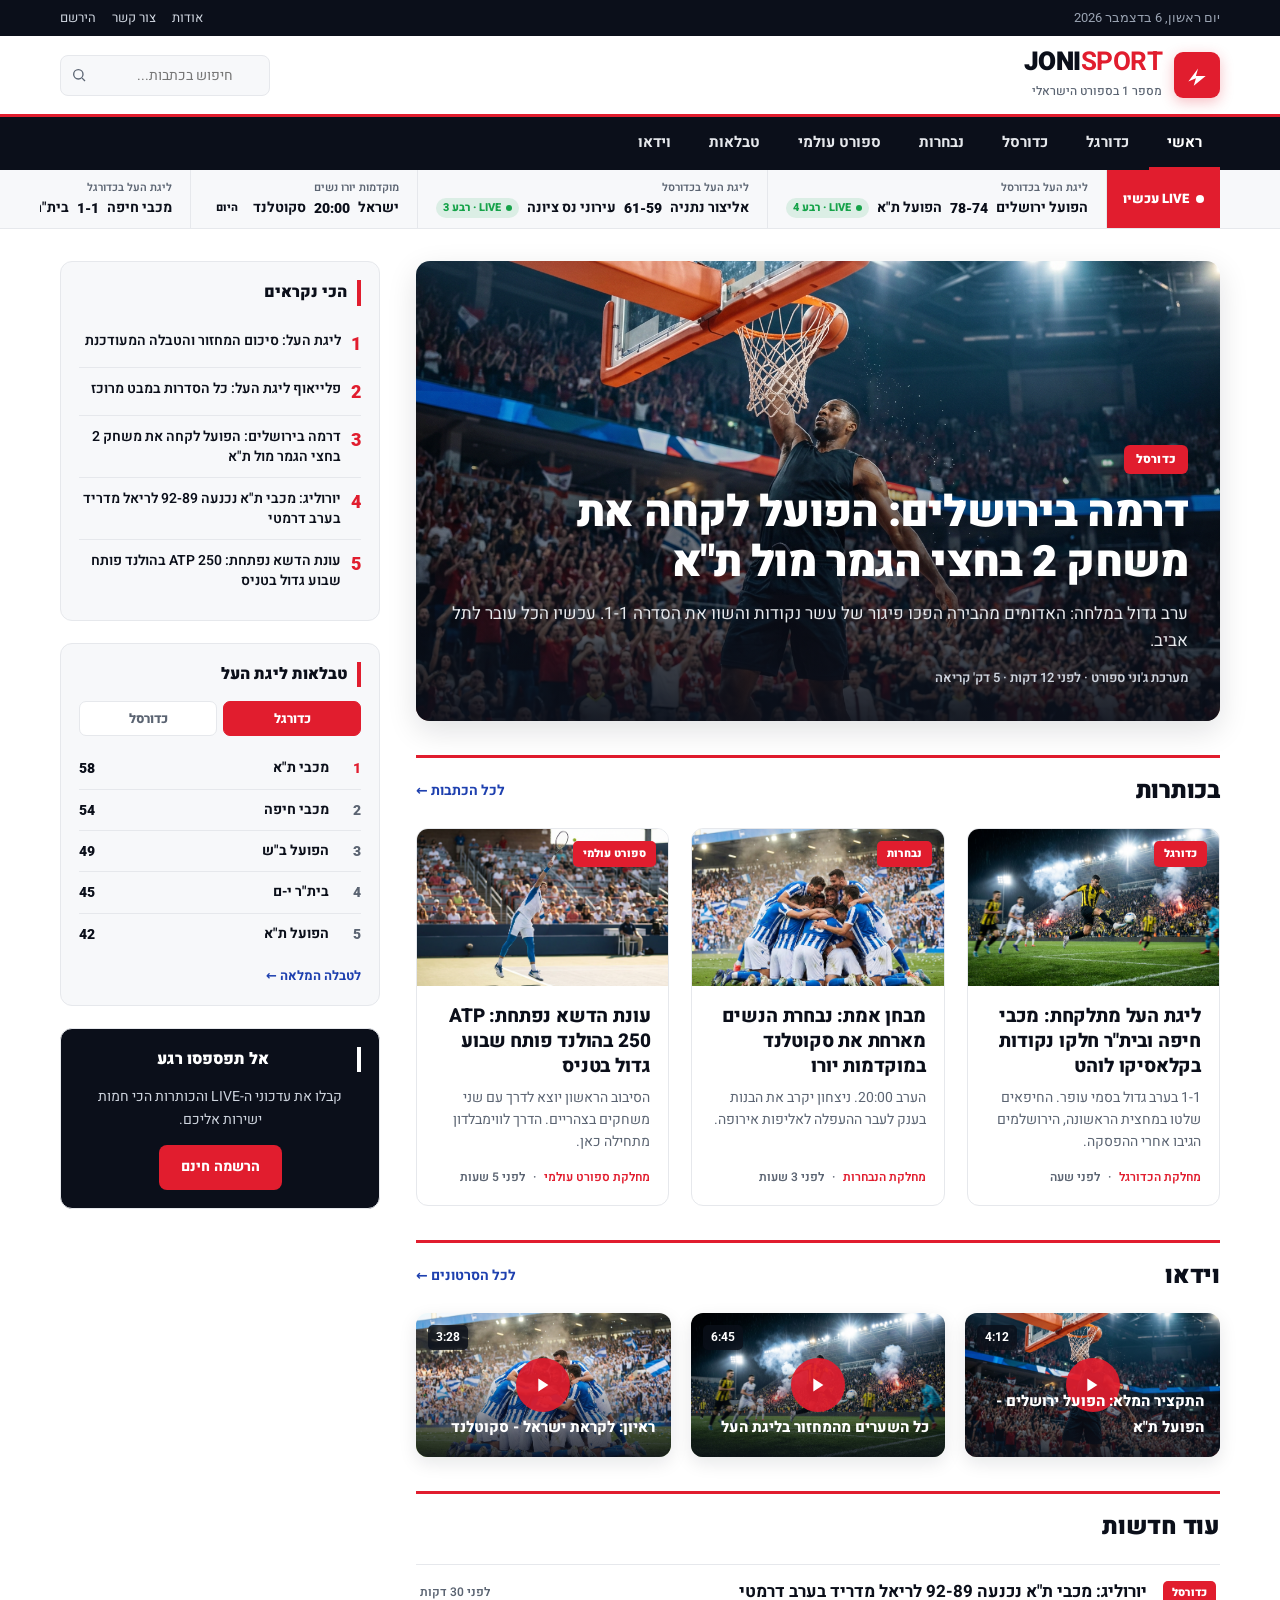
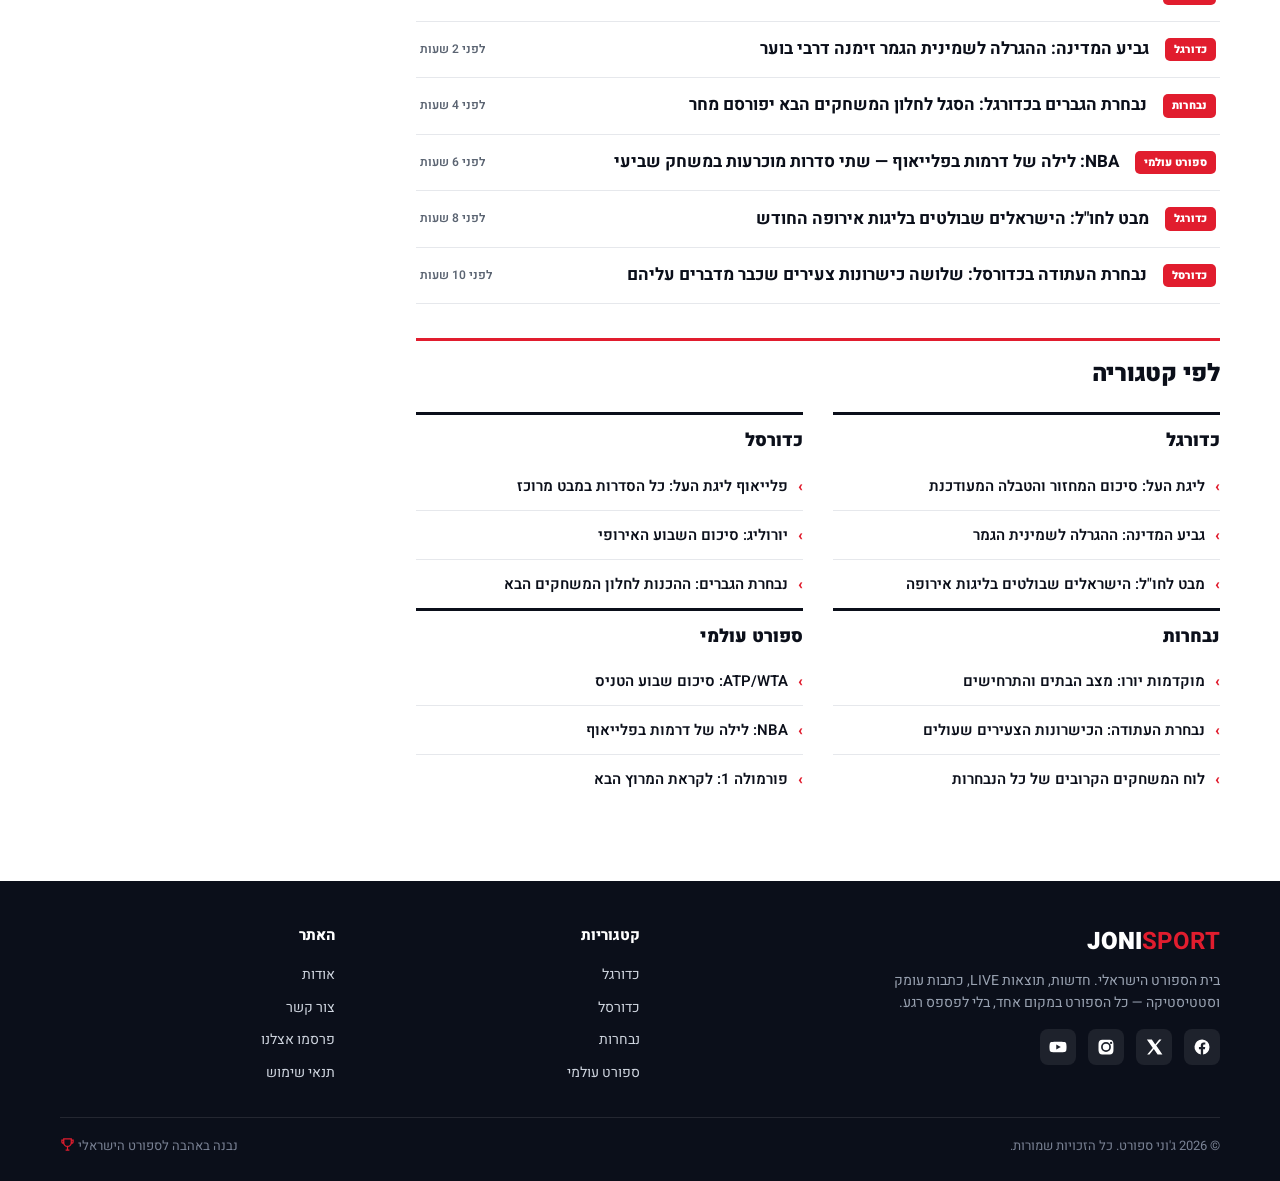
==== index.html @ 953a460f "Joni Sport — Israeli sports news portal (built by Steve)" ====
<!doctype html><html lang="he" dir="rtl"><head>
<meta charset="utf-8"><meta name="viewport" content="width=device-width,initial-scale=1">
<title>ג&#x27;וני ספורט | מספר 1 בספורט הישראלי</title>
<meta name="description" content="חדשות ספורט ישראלי, תוצאות LIVE, כדורגל, כדורסל, נבחרות וכתבות עומק.">
<meta property="og:type" content="website"><meta property="og:title" content="ג&#x27;וני ספורט | מספר 1 בספורט הישראלי">
<meta property="og:description" content="חדשות ספורט ישראלי, תוצאות LIVE, כדורגל, כדורסל, נבחרות וכתבות עומק."><meta property="og:locale" content="he_IL">
<meta name="theme-color" content="#E11D2E">
<link rel="icon" href="data:image/svg+xml,%3Csvg xmlns=%27http://www.w3.org/2000/svg%27 viewBox=%270 0 24 24%27%3E%3Crect width=%2724%27 height=%2724%27 rx=%275%27 fill=%27%23E11D2E%27/%3E%3Cpath d=%27M4 18 L13 6 L11 13 L20 13 L9 22 L11 15 Z%27 fill=%27white%27/%3E%3C/svg%3E">
<link rel="preconnect" href="https://fonts.googleapis.com"><link rel="preconnect" href="https://fonts.gstatic.com" crossorigin>
<link href="https://fonts.googleapis.com/css2?family=Heebo:wght@400;500;700;800;900&family=Roboto:wght@400;500;700&display=swap" rel="stylesheet">
<link rel="stylesheet" href="styles.css">
</head><body><div class="topbar"><div class="wrap"><span class="date tab-num" id="todayDate">יום שלישי, 9 ביוני 2026</span><nav><a href="#">אודות</a><a href="#">צור קשר</a><a href="#">הירשם</a></nav></div></div><header class="masthead"><div class="wrap">
<a class="brand" href="index.html"><span class="mark"><svg viewBox="0 0 24 24" fill="none" xmlns="http://www.w3.org/2000/svg"><path d="M4 18 L13 6 L11 13 L20 13 L9 22 L11 15 Z" fill="#fff"/></svg></span>
<span><span class="name">JONI<b>SPORT</b></span><span class="tag">מספר 1 בספורט הישראלי</span></span></a>
<div class="hdr-right">
<div class="searchwrap"><input class="searchbox" id="search" type="search" placeholder="חיפוש בכתבות..." autocomplete="off" aria-label="חיפוש">
<svg width="16" height="16" viewBox="0 0 24 24" fill="none" stroke="currentColor" stroke-width="2"><circle cx="11" cy="11" r="7"/><path d="m21 21-4.3-4.3"/></svg>
<div class="search-results" id="searchResults"></div></div>
<button class="menu-toggle" id="menuToggle" aria-label="תפריט"><svg width="20" height="20" viewBox="0 0 24 24" fill="none" stroke="currentColor" stroke-width="2"><path d="M3 12h18M3 6h18M3 18h18"/></svg></button>
</div></div></header><nav class="mainnav" id="mainnav"><div class="wrap"><a class="active" href="index.html">ראשי</a><a class="" href="index.html#cats">כדורגל</a><a class="" href="index.html#cats">כדורסל</a><a class="" href="index.html#cats">נבחרות</a><a class="" href="index.html#cats">ספורט עולמי</a><a class="" href="index.html#cats">טבלאות</a><a class="" href="index.html#cats">וידאו</a></div></nav><div class="ticker"><div class="wrap"><div class="label"><span class="dot"></span>LIVE עכשיו</div><div class="tick"><span class="comp">ליגת העל בכדורסל</span>
<span class="row"><span>הפועל ירושלים</span><span class="sc tab-num">78-74</span><span>הפועל ת&quot;א</span>
<span class="st LIVE live-dot">LIVE · רבע 4</span></span></div><div class="tick"><span class="comp">ליגת העל בכדורסל</span>
<span class="row"><span>אליצור נתניה</span><span class="sc tab-num">61-59</span><span>עירוני נס ציונה</span>
<span class="st LIVE live-dot">LIVE · רבע 3</span></span></div><div class="tick"><span class="comp">מוקדמות יורו נשים</span>
<span class="row"><span>ישראל</span><span class="sc tab-num">20:00</span><span>סקוטלנד</span>
<span class="st ">היום</span></span></div><div class="tick"><span class="comp">ליגת העל בכדורגל</span>
<span class="row"><span>מכבי חיפה</span><span class="sc tab-num">1-1</span><span>בית&quot;ר ירושלים</span>
<span class="st ">סיום</span></span></div><div class="tick"><span class="comp">ATP 250 הולנד</span>
<span class="row"><span>סיבוב 1</span><span class="sc tab-num">12:00</span><span>2 משחקים</span>
<span class="st ">מחר</span></span></div><div class="tick"><span class="comp">יורוליג</span>
<span class="row"><span>מכבי ת&quot;א</span><span class="sc tab-num">סיום</span><span>ריאל מדריד</span>
<span class="st ">89-92</span></span></div></div></div>
<div class="wrap"><div class="layout">
<main>
<a class="lead" href="article-basketball.html"><img src="assets/basketball.jpg" alt="דרמה בירושלים: הפועל לקחה את משחק 2 בחצי הגמר מול ת&quot;א"><div class="grad"></div>
<div class="meta"><span class="kicker">כדורסל</span><h1>דרמה בירושלים: הפועל לקחה את משחק 2 בחצי הגמר מול ת&quot;א</h1><p>ערב גדול במלחה: האדומים מהבירה הפכו פיגור של עשר נקודות והשוו את הסדרה 1-1. עכשיו הכל עובר לתל אביב.</p>
<div class="by">מערכת ג&#x27;וני ספורט · לפני 12 דקות · 5 דק&#x27; קריאה</div></div></a>

<div class="shead"><h2>בכותרות</h2><a class="more" href="#">לכל הכתבות ←</a></div>
<div class="grid3"><a class="card" href="article-football.html"><div class="ph"><img src="assets/football.jpg" alt="ליגת העל מתלקחת: מכבי חיפה ובית&quot;ר חלקו נקודות בקלאסיקו לוהט" loading="lazy"><span class="k">כדורגל</span></div>
<div class="b"><h3>ליגת העל מתלקחת: מכבי חיפה ובית&quot;ר חלקו נקודות בקלאסיקו לוהט</h3><p class="ex">1-1 בערב גדול בסמי עופר. החיפאים שלטו במחצית הראשונה, הירושלמים הגיבו אחרי ההפסקה.</p>
<span class="by"><span class="t">מחלקת הכדורגל</span><span>·</span><span>לפני שעה</span></span></div></a><a class="card" href="article-national.html"><div class="ph"><img src="assets/national.jpg" alt="מבחן אמת: נבחרת הנשים מארחת את סקוטלנד במוקדמות יורו" loading="lazy"><span class="k">נבחרות</span></div>
<div class="b"><h3>מבחן אמת: נבחרת הנשים מארחת את סקוטלנד במוקדמות יורו</h3><p class="ex">הערב 20:00. ניצחון יקרב את הבנות בענק לעבר ההעפלה לאליפות אירופה.</p>
<span class="by"><span class="t">מחלקת הנבחרות</span><span>·</span><span>לפני 3 שעות</span></span></div></a><a class="card" href="article-world.html"><div class="ph"><img src="assets/tennis.jpg" alt="עונת הדשא נפתחת: ATP 250 בהולנד פותח שבוע גדול בטניס" loading="lazy"><span class="k">ספורט עולמי</span></div>
<div class="b"><h3>עונת הדשא נפתחת: ATP 250 בהולנד פותח שבוע גדול בטניס</h3><p class="ex">הסיבוב הראשון יוצא לדרך עם שני משחקים בצהריים. הדרך לווימבלדון מתחילה כאן.</p>
<span class="by"><span class="t">מחלקת ספורט עולמי</span><span>·</span><span>לפני 5 שעות</span></span></div></a></div>

<div class="shead"><h2>וידאו</h2><a class="more" href="#">לכל הסרטונים ←</a></div>
<div class="vidgrid"><a class="vid" href="#"><img src="assets/basketball.jpg" alt="התקציר המלא: הפועל ירושלים - הפועל ת&quot;א" loading="lazy"><div class="ov"></div>
<span class="dur tab-num">4:12</span><span class="play"><svg viewBox="0 0 24 24"><path d="M8 5v14l11-7z"/></svg></span>
<div class="vmeta"><span class="vtitle">התקציר המלא: הפועל ירושלים - הפועל ת&quot;א</span></div></a><a class="vid" href="#"><img src="assets/football.jpg" alt="כל השערים מהמחזור בליגת העל" loading="lazy"><div class="ov"></div>
<span class="dur tab-num">6:45</span><span class="play"><svg viewBox="0 0 24 24"><path d="M8 5v14l11-7z"/></svg></span>
<div class="vmeta"><span class="vtitle">כל השערים מהמחזור בליגת העל</span></div></a><a class="vid" href="#"><img src="assets/national.jpg" alt="ראיון: לקראת ישראל - סקוטלנד" loading="lazy"><div class="ov"></div>
<span class="dur tab-num">3:28</span><span class="play"><svg viewBox="0 0 24 24"><path d="M8 5v14l11-7z"/></svg></span>
<div class="vmeta"><span class="vtitle">ראיון: לקראת ישראל - סקוטלנד</span></div></a></div>

<div class="shead"><h2>עוד חדשות</h2></div>
<div class="morelist"><a href="article-basketball.html"><span class="k">כדורסל</span><span class="tt">יורוליג: מכבי ת&quot;א נכנעה 92-89 לריאל מדריד בערב דרמטי</span><span class="tm">לפני 30 דקות</span></a><a href="#"><span class="k">כדורגל</span><span class="tt">גביע המדינה: ההגרלה לשמינית הגמר זימנה דרבי בוער</span><span class="tm">לפני 2 שעות</span></a><a href="#"><span class="k">נבחרות</span><span class="tt">נבחרת הגברים בכדורגל: הסגל לחלון המשחקים הבא יפורסם מחר</span><span class="tm">לפני 4 שעות</span></a><a href="#"><span class="k">ספורט עולמי</span><span class="tt">NBA: לילה של דרמות בפלייאוף — שתי סדרות מוכרעות במשחק שביעי</span><span class="tm">לפני 6 שעות</span></a><a href="#"><span class="k">כדורגל</span><span class="tt">מבט לחו&quot;ל: הישראלים שבולטים בליגות אירופה החודש</span><span class="tm">לפני 8 שעות</span></a><a href="#"><span class="k">כדורסל</span><span class="tt">נבחרת העתודה בכדורסל: שלושה כישרונות צעירים שכבר מדברים עליהם</span><span class="tm">לפני 10 שעות</span></a></div>

<div id="cats"><div class="shead"><h2>לפי קטגוריה</h2></div><div class="catrow"><div class="catcol"><h4>כדורגל</h4><ul><li><a href="#">ליגת העל: סיכום המחזור והטבלה המעודכנת</a></li><li><a href="#">גביע המדינה: ההגרלה לשמינית הגמר</a></li><li><a href="#">מבט לחו&quot;ל: הישראלים שבולטים בליגות אירופה</a></li></ul></div><div class="catcol"><h4>כדורסל</h4><ul><li><a href="#">פלייאוף ליגת העל: כל הסדרות במבט מרוכז</a></li><li><a href="#">יורוליג: סיכום השבוע האירופי</a></li><li><a href="#">נבחרת הגברים: ההכנות לחלון המשחקים הבא</a></li></ul></div></div><div class="catrow"><div class="catcol"><h4>נבחרות</h4><ul><li><a href="#">מוקדמות יורו: מצב הבתים והתרחישים</a></li><li><a href="#">נבחרת העתודה: הכישרונות הצעירים שעולים</a></li><li><a href="#">לוח המשחקים הקרובים של כל הנבחרות</a></li></ul></div><div class="catcol"><h4>ספורט עולמי</h4><ul><li><a href="#">ATP/WTA: סיכום שבוע הטניס</a></li><li><a href="#">NBA: לילה של דרמות בפלייאוף</a></li><li><a href="#">פורמולה 1: לקראת המרוץ הבא</a></li></ul></div></div></div>
</main>

<aside class="side">
<div class="box"><h4>הכי נקראים</h4><ul><li><span class="n tab-num">1</span><a href="#">ליגת העל: סיכום המחזור והטבלה המעודכנת</a></li><li><span class="n tab-num">2</span><a href="#">פלייאוף ליגת העל: כל הסדרות במבט מרוכז</a></li><li><span class="n tab-num">3</span><a href="#">דרמה בירושלים: הפועל לקחה את משחק 2 בחצי הגמר מול ת&quot;א</a></li><li><span class="n tab-num">4</span><a href="#">יורוליג: מכבי ת&quot;א נכנעה 92-89 לריאל מדריד בערב דרמטי</a></li><li><span class="n tab-num">5</span><a href="#">עונת הדשא נפתחת: ATP 250 בהולנד פותח שבוע גדול בטניס</a></li></ul></div>
<div class="box standings"><h4>טבלאות ליגת העל</h4>
<div class="tabs"><button class="on" data-t="f">כדורגל</button><button data-t="b">כדורסל</button></div>
<div class="tbl on" data-t="f"><div class="r top"><span class="pos tab-num">1</span><span class="tm">מכבי ת&quot;א</span><span class="pt tab-num">58</span></div><div class="r"><span class="pos tab-num">2</span><span class="tm">מכבי חיפה</span><span class="pt tab-num">54</span></div><div class="r"><span class="pos tab-num">3</span><span class="tm">הפועל ב&quot;ש</span><span class="pt tab-num">49</span></div><div class="r"><span class="pos tab-num">4</span><span class="tm">בית&quot;ר י-ם</span><span class="pt tab-num">45</span></div><div class="r"><span class="pos tab-num">5</span><span class="tm">הפועל ת&quot;א</span><span class="pt tab-num">42</span></div></div>
<div class="tbl" data-t="b"><div class="r top"><span class="pos tab-num">1</span><span class="tm">מכבי ת&quot;א</span><span class="pt tab-num">24</span></div><div class="r"><span class="pos tab-num">2</span><span class="tm">הפועל ת&quot;א</span><span class="pt tab-num">22</span></div><div class="r"><span class="pos tab-num">3</span><span class="tm">הפועל ירושלים</span><span class="pt tab-num">21</span></div><div class="r"><span class="pos tab-num">4</span><span class="tm">עירוני נס ציונה</span><span class="pt tab-num">18</span></div><div class="r"><span class="pos tab-num">5</span><span class="tm">אליצור נתניה</span><span class="pt tab-num">16</span></div></div>
<a href="#" style="display:block;margin-top:12px;font-size:13px;color:var(--accent-2);font-weight:700">לטבלה המלאה ←</a></div>
<div class="box" style="background:var(--text);color:#fff;text-align:center">
<h4 style="border-color:#fff;color:#fff">אל תפספסו רגע</h4>
<p style="font-size:14px;color:#cfd5df;margin-bottom:14px;line-height:1.6">קבלו את עדכוני ה-LIVE והכותרות הכי חמות ישירות אליכם.</p>
<a href="#" style="display:inline-block;background:var(--accent);color:#fff;font-weight:800;padding:11px 22px;border-radius:8px;font-size:14px">הרשמה חינם</a></div>
</aside>
</div></div>
<footer><div class="wrap"><div class="cols">
<div><div class="name">JONI<b>SPORT</b></div><p style="font-size:14px;max-width:340px;color:#9aa3b2;line-height:1.6">בית הספורט הישראלי. חדשות, תוצאות LIVE, כתבות עומק וסטטיסטיקה — כל הספורט במקום אחד, בלי לפספס רגע.</p><div class="social"><a href="#" aria-label="facebook"><svg viewBox="0 0 24 24"><path d="M22 12a10 10 0 1 0-11.6 9.9v-7H7.9V12h2.5V9.8c0-2.5 1.5-3.9 3.8-3.9 1.1 0 2.2.2 2.2.2v2.5h-1.3c-1.2 0-1.6.8-1.6 1.6V12h2.8l-.4 2.9h-2.4v7A10 10 0 0 0 22 12z"/></svg></a><a href="#" aria-label="twitter"><svg viewBox="0 0 24 24"><path d="M18.9 2H22l-7 8 8.2 12h-6.4l-5-7.3L6 22H2.9l7.5-8.6L2.5 2h6.6l4.5 6.6L18.9 2z"/></svg></a><a href="#" aria-label="instagram"><svg viewBox="0 0 24 24"><path d="M12 2.2c3.2 0 3.6 0 4.9.07 3.3.15 4.8 1.7 5 5 .06 1.3.07 1.6.07 4.8s0 3.5-.07 4.8c-.15 3.3-1.7 4.8-5 5-1.3.06-1.6.07-4.9.07s-3.6 0-4.9-.07c-3.3-.15-4.8-1.7-5-5C2.04 15.6 2 15.2 2 12s0-3.5.07-4.8c.15-3.3 1.7-4.8 5-5C8.4 2.2 8.8 2.2 12 2.2zm0 3.2A6.6 6.6 0 1 0 18.6 12 6.6 6.6 0 0 0 12 5.4zm0 10.9A4.3 4.3 0 1 1 16.3 12 4.3 4.3 0 0 1 12 16.3zM18.8 5a1.55 1.55 0 1 0 1.55 1.55A1.55 1.55 0 0 0 18.8 5z"/></svg></a><a href="#" aria-label="youtube"><svg viewBox="0 0 24 24"><path d="M23 7.5a3 3 0 0 0-2.1-2.1C19 5 12 5 12 5s-7 0-8.9.4A3 3 0 0 0 1 7.5 31 31 0 0 0 .6 12 31 31 0 0 0 1 16.5a3 3 0 0 0 2.1 2.1C5 19 12 19 12 19s7 0 8.9-.4a3 3 0 0 0 2.1-2.1 31 31 0 0 0 .4-4.5 31 31 0 0 0-.4-4.5zM9.7 15.4V8.6l6 3.4z"/></svg></a></div></div>
<div><h5>קטגוריות</h5><a href="#">כדורגל</a><a href="#">כדורסל</a><a href="#">נבחרות</a><a href="#">ספורט עולמי</a></div>
<div><h5>האתר</h5><a href="#">אודות</a><a href="#">צור קשר</a><a href="#">פרסמו אצלנו</a><a href="#">תנאי שימוש</a></div>
</div><div class="bot"><span>© 2026 ג'וני ספורט. כל הזכויות שמורות.</span><span>נבנה באהבה לספורט הישראלי <svg width="15" height="15" viewBox="0 0 24 24" fill="none" stroke="#E11D2E" stroke-width="2" style="vertical-align:-2px"><path d="M6 9a6 6 0 0 0 12 0V3H6zM6 5H3v2a3 3 0 0 0 3 3M18 5h3v2a3 3 0 0 1-3 3M9 21h6M12 15v6"/></svg></span></div></div></footer>
<script>window.__JS_INDEX__=[{"t": "דרמה בירושלים: הפועל לקחה את משחק 2 בחצי הגמר מול ת\"א", "u": "article-basketball.html", "c": "כדורסל"}, {"t": "ליגת העל מתלקחת: מכבי חיפה ובית\"ר חלקו נקודות בקלאסיקו לוהט", "u": "article-football.html", "c": "כדורגל"}, {"t": "מבחן אמת: נבחרת הנשים מארחת את סקוטלנד במוקדמות יורו", "u": "article-national.html", "c": "נבחרות"}, {"t": "עונת הדשא נפתחת: ATP 250 בהולנד פותח שבוע גדול בטניס", "u": "article-world.html", "c": "ספורט עולמי"}, {"t": "יורוליג: מכבי ת\"א נכנעה 92-89 לריאל מדריד בערב דרמטי", "u": "index.html", "c": "כדורסל"}, {"t": "גביע המדינה: ההגרלה לשמינית הגמר זימנה דרבי בוער", "u": "index.html", "c": "כדורגל"}, {"t": "נבחרת הגברים בכדורגל: הסגל לחלון המשחקים הבא יפורסם מחר", "u": "index.html", "c": "נבחרות"}, {"t": "NBA: לילה של דרמות בפלייאוף — שתי סדרות מוכרעות במשחק שביעי", "u": "index.html", "c": "ספורט עולמי"}, {"t": "מבט לחו\"ל: הישראלים שבולטים בליגות אירופה החודש", "u": "index.html", "c": "כדורגל"}, {"t": "נבחרת העתודה בכדורסל: שלושה כישרונות צעירים שכבר מדברים עליהם", "u": "index.html", "c": "כדורסל"}];</script>
<script src="app.js"></script>
</body></html>
---- styles.css ----
:root{
  --bg:#FFFFFF; --surface:#F7F8FA; --text:#0B0F1A; --muted:#5B6472;
  --accent:#E11D2E; --accent-2:#1E40AF; --live:#16A34A; --border:#E6E8EC;
  --maxw:1200px;
}
*{box-sizing:border-box;margin:0;padding:0}
html{scroll-behavior:smooth}
body{font-family:'Heebo',system-ui,sans-serif;background:var(--bg);color:var(--text);direction:rtl;line-height:1.6;-webkit-font-smoothing:antialiased}
a{color:inherit;text-decoration:none}
img{display:block;max-width:100%}
.wrap{max-width:var(--maxw);margin:0 auto;padding:0 20px}
.tab-num{font-family:'Roboto',sans-serif;font-variant-numeric:tabular-nums}

/* Topbar */
.topbar{background:var(--text);color:#fff;font-size:13px}
.topbar .wrap{display:flex;justify-content:space-between;align-items:center;height:36px}
.topbar .date{color:#9aa3b2}
.topbar nav a{color:#cfd5df;margin-inline-start:16px;transition:color .15s}
.topbar nav a:hover{color:#fff}
@media(max-width:600px){.topbar .date{font-size:12px}.topbar nav a{margin-inline-start:11px}}

/* Header */
.masthead{border-bottom:3px solid var(--accent);background:#fff;position:sticky;top:0;z-index:40}
.masthead .wrap{display:flex;align-items:center;justify-content:space-between;height:78px;gap:14px}
.brand{display:flex;align-items:center;gap:12px}
.brand .mark{width:46px;height:46px;background:var(--accent);border-radius:9px;display:flex;align-items:center;justify-content:center;flex:0 0 auto;box-shadow:0 4px 14px rgba(225,29,46,.28)}
.brand .mark svg{width:26px;height:26px}
.brand .name{font-weight:900;font-size:26px;letter-spacing:-.02em;line-height:1}
.brand .name b{color:var(--accent)}
.brand .tag{font-size:12px;color:var(--muted);font-weight:500;display:block;margin-top:3px}
.hdr-right{display:flex;align-items:center;gap:10px}
.searchwrap{position:relative}
.searchbox{border:1px solid var(--border);background:var(--surface);border-radius:8px;padding:9px 36px 9px 14px;font-size:14px;font-family:inherit;width:210px;transition:.15s;outline:none}
.searchbox:focus{border-color:var(--accent);background:#fff;width:240px}
.searchwrap svg{position:absolute;top:50%;transform:translateY(-50%);inset-inline-end:11px;color:var(--muted);pointer-events:none}
.menu-toggle{display:none;background:none;border:1px solid var(--border);border-radius:8px;padding:8px;cursor:pointer}
.search-results{position:absolute;top:46px;inset-inline-end:0;width:300px;background:#fff;border:1px solid var(--border);border-radius:10px;box-shadow:0 12px 30px rgba(11,15,26,.15);overflow:hidden;display:none;z-index:50}
.search-results.show{display:block}
.search-results a{display:block;padding:11px 14px;font-size:14px;font-weight:600;border-bottom:1px solid var(--border)}
.search-results a:hover{background:var(--surface);color:var(--accent)}
.search-results .empty{padding:14px;color:var(--muted);font-size:14px}
@media(max-width:760px){.searchbox{width:150px}.searchbox:focus{width:170px}.brand .tag{display:none}}

/* Main nav */
.mainnav{background:var(--text)}
.mainnav .wrap{display:flex;gap:2px;overflow-x:auto;scrollbar-width:none}
.mainnav .wrap::-webkit-scrollbar{display:none}
.mainnav a{color:#e6e8ec;font-weight:700;font-size:15px;padding:13px 18px;white-space:nowrap;border-bottom:3px solid transparent;transition:.15s}
.mainnav a:hover{color:#fff;background:rgba(255,255,255,.06)}
.mainnav a.active{color:#fff;border-bottom-color:var(--accent)}
@media(max-width:760px){.menu-toggle{display:flex}.mainnav .wrap{flex-direction:column;display:none}.mainnav.open .wrap{display:flex}.mainnav a{border-bottom:1px solid rgba(255,255,255,.08);border-inline-start:3px solid transparent}.mainnav a.active{border-bottom-color:rgba(255,255,255,.08);border-inline-start-color:var(--accent)}}

/* Live ticker */
.ticker{background:var(--surface);border-bottom:1px solid var(--border)}
.ticker .wrap{display:flex;align-items:stretch;gap:0;overflow-x:auto;scrollbar-width:none}
.ticker .wrap::-webkit-scrollbar{display:none}
.ticker .label{background:var(--accent);color:#fff;font-weight:900;font-size:13px;display:flex;align-items:center;gap:7px;padding:0 16px;white-space:nowrap;flex:0 0 auto}
.ticker .label .dot{width:8px;height:8px;border-radius:50%;background:#fff;animation:pulse 1.4s infinite}
.tick{display:flex;flex-direction:column;justify-content:center;padding:9px 18px;border-inline-start:1px solid var(--border);white-space:nowrap;flex:0 0 auto;min-width:165px}
.tick .comp{font-size:11px;color:var(--muted);font-weight:600}
.tick .row{display:flex;align-items:center;gap:8px;font-size:14px;font-weight:700}
.tick .sc{font-weight:900}
.tick .st{font-size:11px;font-weight:800;padding:1px 7px;border-radius:20px}
.tick .st.LIVE{background:rgba(22,163,74,.12);color:var(--live)}
.tick .st.live-dot::before{content:"";display:inline-block;width:6px;height:6px;border-radius:50%;background:var(--live);margin-inline-end:5px;animation:pulse 1.4s infinite}
@keyframes pulse{0%,100%{opacity:1}50%{opacity:.3}}
@media (prefers-reduced-motion:reduce){.dot,.st.live-dot::before{animation:none}}

/* Layout */
.layout{display:grid;grid-template-columns:1fr 320px;gap:36px;padding:32px 0}
@media(max-width:980px){.layout{grid-template-columns:1fr}}

/* Lead */
.lead{position:relative;border-radius:14px;overflow:hidden;margin-bottom:28px;box-shadow:0 10px 30px rgba(11,15,26,.12);display:block}
.lead img{width:100%;height:460px;object-fit:cover;transition:transform .5s}
.lead:hover img{transform:scale(1.03)}
.lead .grad{position:absolute;inset:0;background:linear-gradient(0deg,rgba(11,15,26,.92) 0%,rgba(11,15,26,.35) 45%,transparent 75%)}
.lead .meta{position:absolute;bottom:0;right:0;left:0;padding:32px}
.lead .meta *{color:#fff}
.kicker{display:inline-block;background:var(--accent);color:#fff;font-weight:900;font-size:12px;padding:5px 12px;border-radius:6px;letter-spacing:.02em;margin-bottom:14px}
.lead h1{font-size:clamp(1.7rem,4.2vw,2.7rem);font-weight:900;line-height:1.15;letter-spacing:-.02em;margin-bottom:12px;text-shadow:0 2px 18px rgba(0,0,0,.4)}
.lead p{font-size:17px;color:#e6e8ec!important;max-width:760px}
.lead .by{margin-top:14px;font-size:13px;color:#cfd5df!important;font-weight:600}
@media(max-width:600px){.lead img{height:300px}.lead .meta{padding:20px}}

/* Section head */
.shead{display:flex;align-items:center;gap:12px;margin:34px 0 18px;border-top:3px solid var(--accent);padding-top:14px}
.shead h2{font-size:24px;font-weight:900;letter-spacing:-.01em}
.shead .more{margin-inline-start:auto;font-size:14px;color:var(--accent-2);font-weight:700}
.shead .more:hover{text-decoration:underline}

/* Featured grid */
.grid3{display:grid;grid-template-columns:repeat(3,1fr);gap:22px}
@media(max-width:760px){.grid3{grid-template-columns:1fr}}
.card{background:#fff;border:1px solid var(--border);border-radius:12px;overflow:hidden;transition:transform .18s,box-shadow .18s;display:flex;flex-direction:column}
.card:hover{transform:translateY(-4px);box-shadow:0 14px 34px rgba(11,15,26,.13)}
.card .ph{position:relative;aspect-ratio:16/10;overflow:hidden}
.card .ph img{width:100%;height:100%;object-fit:cover;transition:transform .4s}
.card:hover .ph img{transform:scale(1.05)}
.card .ph .k{position:absolute;top:12px;right:12px;background:var(--accent);color:#fff;font-size:11px;font-weight:900;padding:4px 10px;border-radius:5px}
.card .b{padding:18px;flex:1;display:flex;flex-direction:column}
.card h3{font-size:19px;font-weight:800;line-height:1.3;letter-spacing:-.01em;margin-bottom:8px}
.card .ex{font-size:14px;color:var(--muted);flex:1}
.card .by{font-size:12px;color:var(--muted);margin-top:14px;font-weight:600;display:flex;gap:8px}
.card .by .t{color:var(--accent)}

/* More news list */
.morelist{display:flex;flex-direction:column;border-top:1px solid var(--border)}
.morelist a{display:flex;align-items:center;gap:16px;padding:16px 4px;border-bottom:1px solid var(--border);transition:.15s}
.morelist a:hover{background:var(--surface)}
.morelist .k{font-size:11px;font-weight:900;color:#fff;background:var(--accent);padding:3px 9px;border-radius:5px;flex:0 0 auto}
.morelist .tt{font-size:17px;font-weight:700;flex:1;line-height:1.35}
.morelist a:hover .tt{color:var(--accent-2)}
.morelist .tm{font-size:12px;color:var(--muted);font-weight:600;flex:0 0 auto;white-space:nowrap}
@media(max-width:600px){.morelist .tm{display:none}.morelist .tt{font-size:15px}}

/* Videos */
.vidgrid{display:grid;grid-template-columns:repeat(3,1fr);gap:20px}
@media(max-width:760px){.vidgrid{grid-template-columns:1fr}}
.vid{position:relative;border-radius:12px;overflow:hidden;display:block;aspect-ratio:16/9;box-shadow:0 6px 18px rgba(11,15,26,.1)}
.vid img{width:100%;height:100%;object-fit:cover;transition:transform .4s}
.vid:hover img{transform:scale(1.06)}
.vid .ov{position:absolute;inset:0;background:linear-gradient(0deg,rgba(11,15,26,.85),transparent 60%)}
.vid .play{position:absolute;top:50%;left:50%;transform:translate(-50%,-50%);width:54px;height:54px;background:rgba(225,29,46,.92);border-radius:50%;display:flex;align-items:center;justify-content:center;transition:.2s}
.vid:hover .play{transform:translate(-50%,-50%) scale(1.12)}
.vid .play svg{width:22px;height:22px;fill:#fff;margin-inline-start:3px}
.vid .vmeta{position:absolute;bottom:0;right:0;left:0;padding:16px;color:#fff}
.vid .vtitle{font-size:15px;font-weight:800;line-height:1.3}
.vid .dur{position:absolute;top:12px;left:12px;background:rgba(11,15,26,.8);color:#fff;font-size:12px;font-weight:700;padding:3px 8px;border-radius:5px;font-family:'Roboto'}

/* Sidebar */
.side .box{background:var(--surface);border:1px solid var(--border);border-radius:12px;padding:18px;margin-bottom:22px}
.side h4{font-size:16px;font-weight:900;border-inline-start:4px solid var(--accent);padding-inline-start:10px;margin-bottom:14px}
.side ul{list-style:none}
.side li{padding:11px 0;border-bottom:1px solid var(--border);font-size:14px;font-weight:600;display:flex;gap:10px;line-height:1.4}
.side li:last-child{border-bottom:none}
.side li .n{color:var(--accent);font-weight:900;font-family:'Roboto';flex:0 0 auto;font-size:18px}
.side li a:hover{color:var(--accent-2)}
.standings .tabs{display:flex;gap:6px;margin-bottom:12px}
.standings .tabs button{flex:1;border:1px solid var(--border);background:#fff;border-radius:7px;padding:7px;font-family:inherit;font-weight:800;font-size:13px;cursor:pointer;color:var(--muted);transition:.15s}
.standings .tabs button.on{background:var(--accent);color:#fff;border-color:var(--accent)}
.standings .tbl{display:none}.standings .tbl.on{display:block}
.standings .r{display:flex;align-items:center;font-size:14px;padding:9px 0;border-bottom:1px solid var(--border);gap:10px}
.standings .r:last-child{border:none}
.standings .pos{width:22px;font-weight:900;color:var(--muted);font-family:'Roboto'}
.standings .tm{flex:1;font-weight:700}
.standings .pt{font-weight:900;font-family:'Roboto'}
.standings .r.top .pos{color:var(--accent)}

/* Category bands */
.catrow{display:grid;grid-template-columns:repeat(2,1fr);gap:22px 30px}
@media(max-width:760px){.catrow{grid-template-columns:1fr}}
.catcol h4{font-size:18px;font-weight:900;border-top:3px solid var(--text);padding-top:12px;margin-bottom:6px}
.catcol ul{list-style:none}
.catcol li{padding:12px 0;border-bottom:1px solid var(--border);font-size:15px;font-weight:600;display:flex;gap:10px}
.catcol li::before{content:"›";color:var(--accent);font-weight:900}
.catcol li:last-child{border-bottom:none}
.catcol li a:hover{color:var(--accent-2)}

/* Footer */
footer{background:var(--text);color:#cfd5df;margin-top:46px;padding:42px 0 24px}
footer .cols{display:grid;grid-template-columns:2fr 1fr 1fr;gap:30px;padding-bottom:28px;border-bottom:1px solid rgba(255,255,255,.1)}
@media(max-width:760px){footer .cols{grid-template-columns:1fr;gap:24px}}
footer .name{font-size:24px;font-weight:900;color:#fff;margin-bottom:8px}
footer .name b{color:var(--accent)}
footer h5{color:#fff;font-weight:800;margin-bottom:12px;font-size:15px}
footer a{display:block;padding:5px 0;font-size:14px;transition:.15s}
footer a:hover{color:#fff}
footer .bot{padding-top:18px;font-size:13px;color:#7a8294;display:flex;justify-content:space-between;flex-wrap:wrap;gap:10px;align-items:center}
footer .social{display:flex;gap:12px;margin-top:14px}
footer .social a{width:36px;height:36px;background:rgba(255,255,255,.08);border-radius:8px;display:flex;align-items:center;justify-content:center;padding:0}
footer .social a:hover{background:var(--accent)}
footer .social svg{width:18px;height:18px;fill:#fff}

/* Article page */
.article{max-width:760px;margin:0 auto;padding:34px 20px 10px}
.article h1{font-size:clamp(1.8rem,4vw,2.6rem);font-weight:900;line-height:1.18;letter-spacing:-.02em;margin:14px 0 10px}
.article .sub{font-size:19px;color:var(--muted);font-weight:600;margin-bottom:18px;line-height:1.5}
.article .by{font-size:13px;color:var(--muted);font-weight:700;border-top:1px solid var(--border);border-bottom:1px solid var(--border);padding:12px 0;margin-bottom:24px;display:flex;gap:10px;flex-wrap:wrap;align-items:center}
.article .by .t{color:var(--accent)}
.article .by .share{margin-inline-start:auto;display:flex;gap:8px}
.article .by .share a{width:30px;height:30px;border:1px solid var(--border);border-radius:7px;display:flex;align-items:center;justify-content:center;color:var(--muted);transition:.15s}
.article .by .share a:hover{border-color:var(--accent);color:var(--accent)}
.article .by .share svg{width:15px;height:15px;fill:currentColor}
.article .hero{border-radius:12px;overflow:hidden;margin-bottom:6px}
.article .hero img{width:100%;height:auto}
.article .cap{font-size:12px;color:var(--muted);margin-bottom:26px;padding-top:6px}
.article p{font-size:18px;line-height:1.85;margin-bottom:20px}
.article h2{font-size:25px;font-weight:900;letter-spacing:-.01em;margin:32px 0 14px;padding-inline-start:14px;border-inline-start:4px solid var(--accent)}
.article .back{display:inline-block;margin:10px 0 30px;color:var(--accent);font-weight:800;font-size:14px}
.article .back:hover{text-decoration:underline}
.related{background:var(--surface);border-top:1px solid var(--border);padding:34px 0;margin-top:20px}
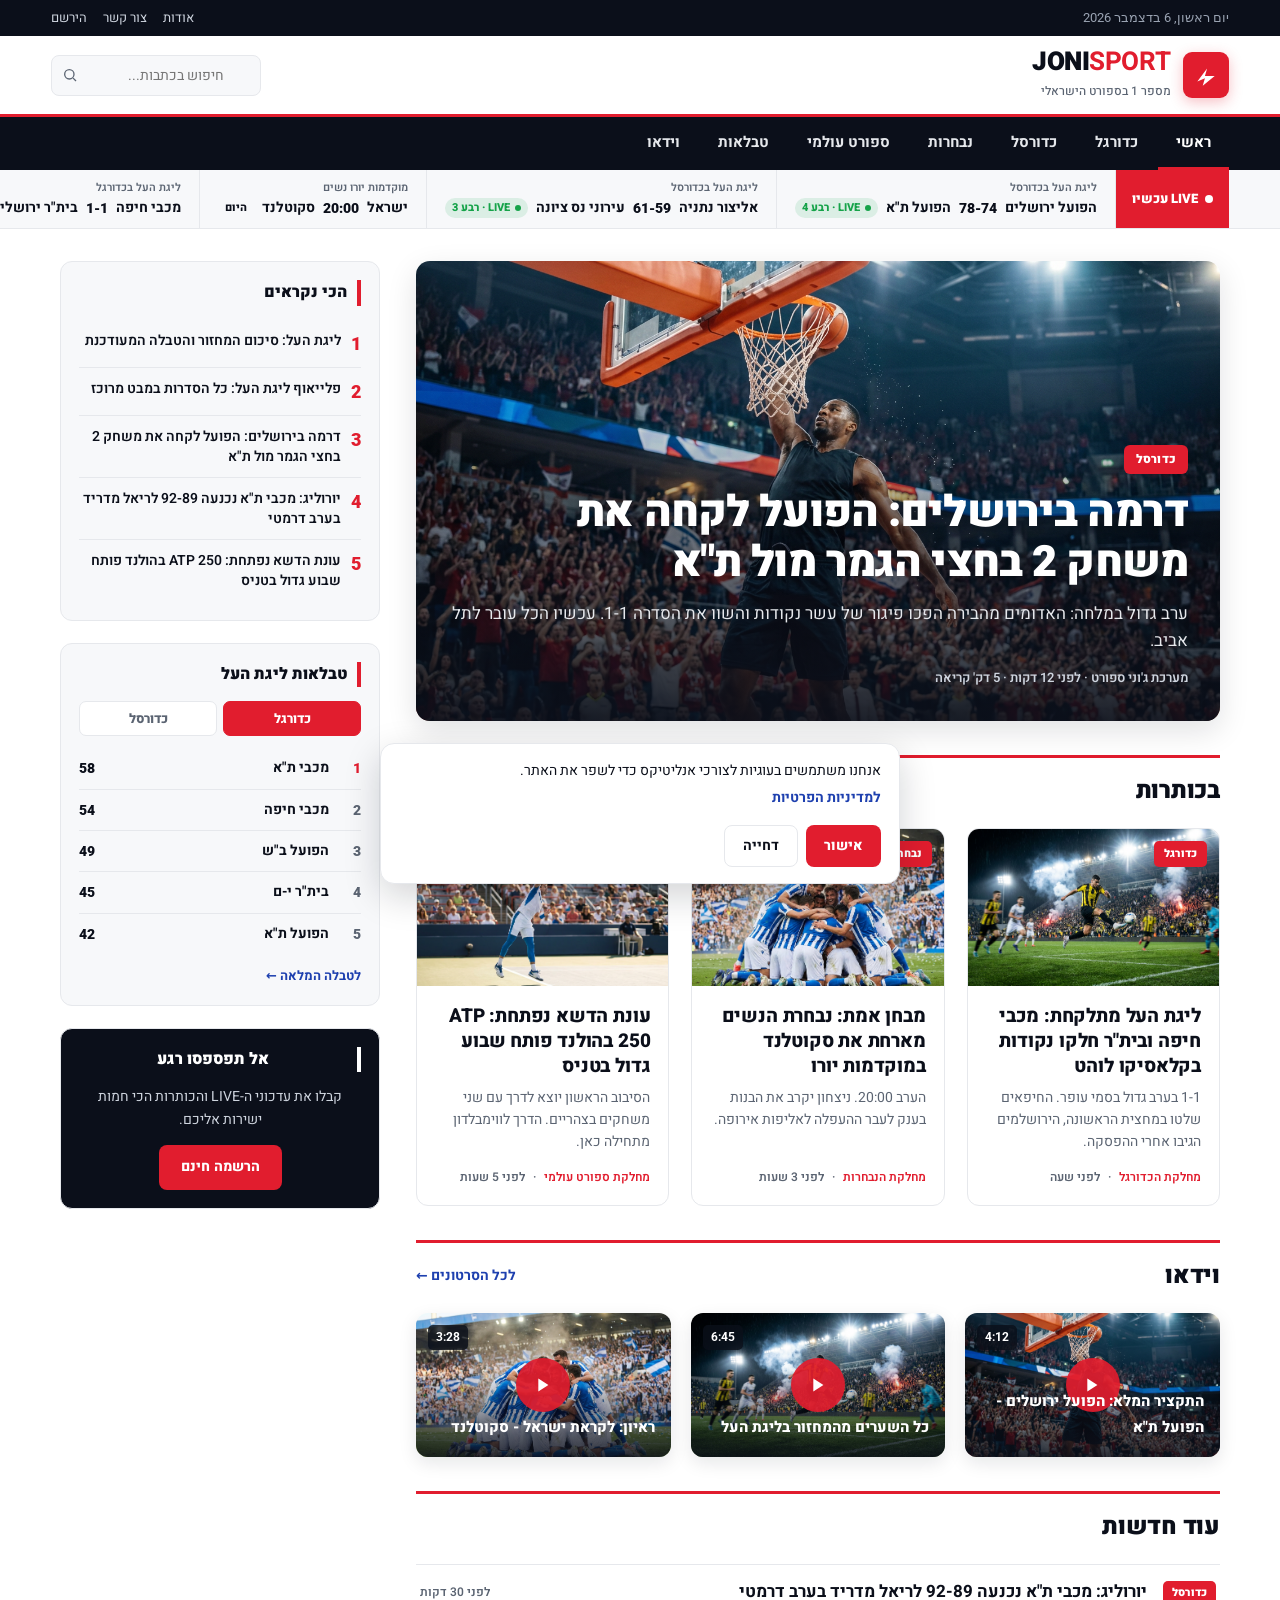
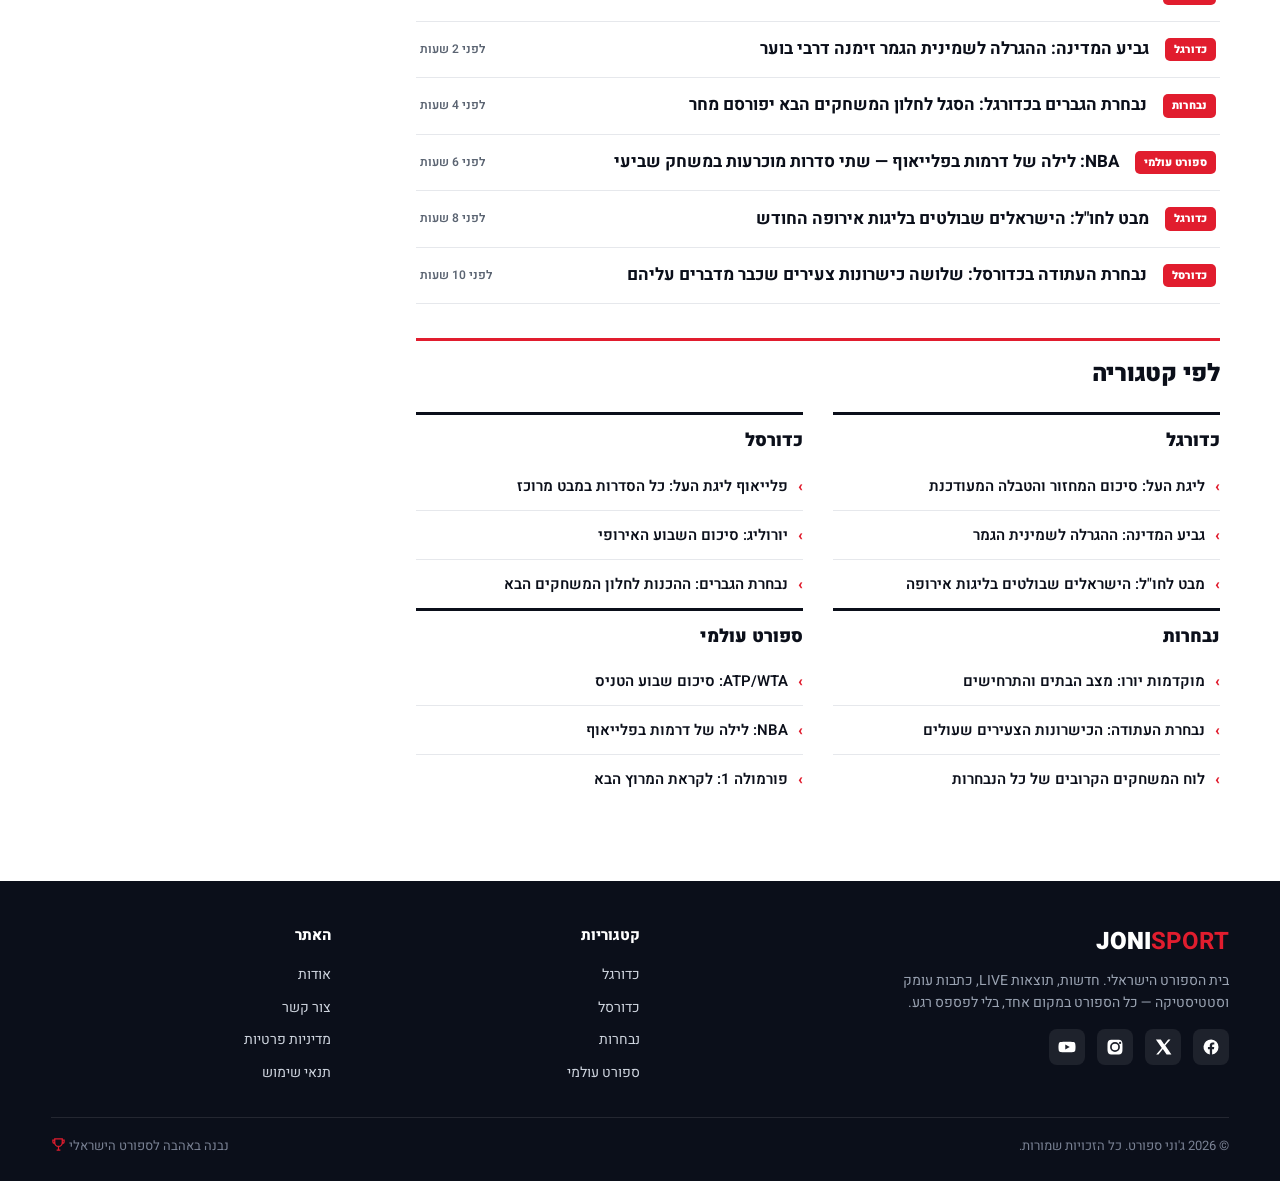
==== commit ffee2743: "SEO (JSON-LD, canonical, full OG/Twitter, sitemap.xml, robots.txt) + legal pages (privacy, terms) + " ====
--- a/index.html
+++ b/index.html
@@ -2,14 +2,21 @@
 <meta charset="utf-8"><meta name="viewport" content="width=device-width,initial-scale=1">
 <title>ג&#x27;וני ספורט | מספר 1 בספורט הישראלי</title>
 <meta name="description" content="חדשות ספורט ישראלי, תוצאות LIVE, כדורגל, כדורסל, נבחרות וכתבות עומק.">
+<link rel="canonical" href="https://avivbk.github.io/joni-sport/">
 <meta property="og:type" content="website"><meta property="og:title" content="ג&#x27;וני ספורט | מספר 1 בספורט הישראלי">
 <meta property="og:description" content="חדשות ספורט ישראלי, תוצאות LIVE, כדורגל, כדורסל, נבחרות וכתבות עומק."><meta property="og:locale" content="he_IL">
+<meta property="og:url" content="https://avivbk.github.io/joni-sport/"><meta property="og:image" content="https://avivbk.github.io/joni-sport/assets/basketball.jpg">
+<meta property="og:site_name" content="ג'וני ספורט">
+<meta name="twitter:card" content="summary_large_image"><meta name="twitter:title" content="ג&#x27;וני ספורט | מספר 1 בספורט הישראלי">
+<meta name="twitter:description" content="חדשות ספורט ישראלי, תוצאות LIVE, כדורגל, כדורסל, נבחרות וכתבות עומק."><meta name="twitter:image" content="https://avivbk.github.io/joni-sport/assets/basketball.jpg">
 <meta name="theme-color" content="#E11D2E">
 <link rel="icon" href="data:image/svg+xml,%3Csvg xmlns=%27http://www.w3.org/2000/svg%27 viewBox=%270 0 24 24%27%3E%3Crect width=%2724%27 height=%2724%27 rx=%275%27 fill=%27%23E11D2E%27/%3E%3Cpath d=%27M4 18 L13 6 L11 13 L20 13 L9 22 L11 15 Z%27 fill=%27white%27/%3E%3C/svg%3E">
 <link rel="preconnect" href="https://fonts.googleapis.com"><link rel="preconnect" href="https://fonts.gstatic.com" crossorigin>
 <link href="https://fonts.googleapis.com/css2?family=Heebo:wght@400;500;700;800;900&family=Roboto:wght@400;500;700&display=swap" rel="stylesheet">
 <link rel="stylesheet" href="styles.css">
-</head><body><div class="topbar"><div class="wrap"><span class="date tab-num" id="todayDate">יום שלישי, 9 ביוני 2026</span><nav><a href="#">אודות</a><a href="#">צור קשר</a><a href="#">הירשם</a></nav></div></div><header class="masthead"><div class="wrap">
+<script type="application/ld+json">{"@context": "https://schema.org", "@type": "NewsMediaOrganization", "name": "ג'וני ספורט", "alternateName": "Joni Sport", "url": "https://avivbk.github.io/joni-sport/", "logo": "https://avivbk.github.io/joni-sport/assets/logo.png", "description": "אתר חדשות הספורט הישראלי — כדורגל, כדורסל, נבחרות, תוצאות LIVE וכתבות עומק.", "inLanguage": "he-IL", "sameAs": []}</script>
+<script>window.wbLoadAnalytics=function(){if(window.__wbA)return;window.__wbA=1;var s=document.createElement("script");s.defer=true;s.dataset.domain="avivbk.github.io";s.src="https://plausible.io/js/script.js";document.head.appendChild(s);};</script>
+</head><body><div class="topbar"><div class="wrap"><span class="date tab-num" id="todayDate">יום שלישי, 9 ביוני 2026</span><nav><a href="about.html">אודות</a><a href="about.html#contact">צור קשר</a><a href="subscribe.html">הירשם</a></nav></div></div><header class="masthead"><div class="wrap">
 <a class="brand" href="index.html"><span class="mark"><svg viewBox="0 0 24 24" fill="none" xmlns="http://www.w3.org/2000/svg"><path d="M4 18 L13 6 L11 13 L20 13 L9 22 L11 15 Z" fill="#fff"/></svg></span>
 <span><span class="name">JONI<b>SPORT</b></span><span class="tag">מספר 1 בספורט הישראלי</span></span></a>
 <div class="hdr-right">
@@ -17,7 +24,7 @@
 <svg width="16" height="16" viewBox="0 0 24 24" fill="none" stroke="currentColor" stroke-width="2"><circle cx="11" cy="11" r="7"/><path d="m21 21-4.3-4.3"/></svg>
 <div class="search-results" id="searchResults"></div></div>
 <button class="menu-toggle" id="menuToggle" aria-label="תפריט"><svg width="20" height="20" viewBox="0 0 24 24" fill="none" stroke="currentColor" stroke-width="2"><path d="M3 12h18M3 6h18M3 18h18"/></svg></button>
-</div></div></header><nav class="mainnav" id="mainnav"><div class="wrap"><a class="active" href="index.html">ראשי</a><a class="" href="index.html#cats">כדורגל</a><a class="" href="index.html#cats">כדורסל</a><a class="" href="index.html#cats">נבחרות</a><a class="" href="index.html#cats">ספורט עולמי</a><a class="" href="index.html#cats">טבלאות</a><a class="" href="index.html#cats">וידאו</a></div></nav><div class="ticker"><div class="wrap"><div class="label"><span class="dot"></span>LIVE עכשיו</div><div class="tick"><span class="comp">ליגת העל בכדורסל</span>
+</div></div></header><nav class="mainnav" id="mainnav"><div class="wrap"><a class="active" href="index.html">ראשי</a><a class="" href="category-football.html">כדורגל</a><a class="" href="category-basketball.html">כדורסל</a><a class="" href="category-national.html">נבחרות</a><a class="" href="category-world.html">ספורט עולמי</a><a class="" href="standings.html">טבלאות</a><a class="" href="videos.html">וידאו</a></div></nav><div class="ticker"><div class="wrap"><div class="label"><span class="dot"></span>LIVE עכשיו</div><div class="tick"><span class="comp">ליגת העל בכדורסל</span>
 <span class="row"><span>הפועל ירושלים</span><span class="sc tab-num">78-74</span><span>הפועל ת&quot;א</span>
 <span class="st LIVE live-dot">LIVE · רבע 4</span></span></div><div class="tick"><span class="comp">ליגת העל בכדורסל</span>
 <span class="row"><span>אליצור נתניה</span><span class="sc tab-num">61-59</span><span>עירוני נס ציונה</span>
@@ -36,7 +43,7 @@
 <div class="meta"><span class="kicker">כדורסל</span><h1>דרמה בירושלים: הפועל לקחה את משחק 2 בחצי הגמר מול ת&quot;א</h1><p>ערב גדול במלחה: האדומים מהבירה הפכו פיגור של עשר נקודות והשוו את הסדרה 1-1. עכשיו הכל עובר לתל אביב.</p>
 <div class="by">מערכת ג&#x27;וני ספורט · לפני 12 דקות · 5 דק&#x27; קריאה</div></div></a>
 
-<div class="shead"><h2>בכותרות</h2><a class="more" href="#">לכל הכתבות ←</a></div>
+<div class="shead"><h2>בכותרות</h2><a class="more" href="category-football.html">לכל הכתבות ←</a></div>
 <div class="grid3"><a class="card" href="article-football.html"><div class="ph"><img src="assets/football.jpg" alt="ליגת העל מתלקחת: מכבי חיפה ובית&quot;ר חלקו נקודות בקלאסיקו לוהט" loading="lazy"><span class="k">כדורגל</span></div>
 <div class="b"><h3>ליגת העל מתלקחת: מכבי חיפה ובית&quot;ר חלקו נקודות בקלאסיקו לוהט</h3><p class="ex">1-1 בערב גדול בסמי עופר. החיפאים שלטו במחצית הראשונה, הירושלמים הגיבו אחרי ההפסקה.</p>
 <span class="by"><span class="t">מחלקת הכדורגל</span><span>·</span><span>לפני שעה</span></span></div></a><a class="card" href="article-national.html"><div class="ph"><img src="assets/national.jpg" alt="מבחן אמת: נבחרת הנשים מארחת את סקוטלנד במוקדמות יורו" loading="lazy"><span class="k">נבחרות</span></div>
@@ -45,39 +52,54 @@
 <div class="b"><h3>עונת הדשא נפתחת: ATP 250 בהולנד פותח שבוע גדול בטניס</h3><p class="ex">הסיבוב הראשון יוצא לדרך עם שני משחקים בצהריים. הדרך לווימבלדון מתחילה כאן.</p>
 <span class="by"><span class="t">מחלקת ספורט עולמי</span><span>·</span><span>לפני 5 שעות</span></span></div></a></div>
 
-<div class="shead"><h2>וידאו</h2><a class="more" href="#">לכל הסרטונים ←</a></div>
-<div class="vidgrid"><a class="vid" href="#"><img src="assets/basketball.jpg" alt="התקציר המלא: הפועל ירושלים - הפועל ת&quot;א" loading="lazy"><div class="ov"></div>
+<div class="shead"><h2>וידאו</h2><a class="more" href="videos.html">לכל הסרטונים ←</a></div>
+<div class="vidgrid"><a class="vid" href="videos.html"><img src="assets/basketball.jpg" alt="התקציר המלא: הפועל ירושלים - הפועל ת&quot;א" loading="lazy"><div class="ov"></div>
 <span class="dur tab-num">4:12</span><span class="play"><svg viewBox="0 0 24 24"><path d="M8 5v14l11-7z"/></svg></span>
-<div class="vmeta"><span class="vtitle">התקציר המלא: הפועל ירושלים - הפועל ת&quot;א</span></div></a><a class="vid" href="#"><img src="assets/football.jpg" alt="כל השערים מהמחזור בליגת העל" loading="lazy"><div class="ov"></div>
+<div class="vmeta"><span class="vtitle">התקציר המלא: הפועל ירושלים - הפועל ת&quot;א</span></div></a><a class="vid" href="videos.html"><img src="assets/football.jpg" alt="כל השערים מהמחזור בליגת העל" loading="lazy"><div class="ov"></div>
 <span class="dur tab-num">6:45</span><span class="play"><svg viewBox="0 0 24 24"><path d="M8 5v14l11-7z"/></svg></span>
-<div class="vmeta"><span class="vtitle">כל השערים מהמחזור בליגת העל</span></div></a><a class="vid" href="#"><img src="assets/national.jpg" alt="ראיון: לקראת ישראל - סקוטלנד" loading="lazy"><div class="ov"></div>
+<div class="vmeta"><span class="vtitle">כל השערים מהמחזור בליגת העל</span></div></a><a class="vid" href="videos.html"><img src="assets/national.jpg" alt="ראיון: לקראת ישראל - סקוטלנד" loading="lazy"><div class="ov"></div>
 <span class="dur tab-num">3:28</span><span class="play"><svg viewBox="0 0 24 24"><path d="M8 5v14l11-7z"/></svg></span>
 <div class="vmeta"><span class="vtitle">ראיון: לקראת ישראל - סקוטלנד</span></div></a></div>
 
 <div class="shead"><h2>עוד חדשות</h2></div>
-<div class="morelist"><a href="article-basketball.html"><span class="k">כדורסל</span><span class="tt">יורוליג: מכבי ת&quot;א נכנעה 92-89 לריאל מדריד בערב דרמטי</span><span class="tm">לפני 30 דקות</span></a><a href="#"><span class="k">כדורגל</span><span class="tt">גביע המדינה: ההגרלה לשמינית הגמר זימנה דרבי בוער</span><span class="tm">לפני 2 שעות</span></a><a href="#"><span class="k">נבחרות</span><span class="tt">נבחרת הגברים בכדורגל: הסגל לחלון המשחקים הבא יפורסם מחר</span><span class="tm">לפני 4 שעות</span></a><a href="#"><span class="k">ספורט עולמי</span><span class="tt">NBA: לילה של דרמות בפלייאוף — שתי סדרות מוכרעות במשחק שביעי</span><span class="tm">לפני 6 שעות</span></a><a href="#"><span class="k">כדורגל</span><span class="tt">מבט לחו&quot;ל: הישראלים שבולטים בליגות אירופה החודש</span><span class="tm">לפני 8 שעות</span></a><a href="#"><span class="k">כדורסל</span><span class="tt">נבחרת העתודה בכדורסל: שלושה כישרונות צעירים שכבר מדברים עליהם</span><span class="tm">לפני 10 שעות</span></a></div>
+<div class="morelist"><a href="category-basketball.html"><span class="k">כדורסל</span><span class="tt">יורוליג: מכבי ת&quot;א נכנעה 92-89 לריאל מדריד בערב דרמטי</span><span class="tm">לפני 30 דקות</span></a><a href="category-football.html"><span class="k">כדורגל</span><span class="tt">גביע המדינה: ההגרלה לשמינית הגמר זימנה דרבי בוער</span><span class="tm">לפני 2 שעות</span></a><a href="category-national.html"><span class="k">נבחרות</span><span class="tt">נבחרת הגברים בכדורגל: הסגל לחלון המשחקים הבא יפורסם מחר</span><span class="tm">לפני 4 שעות</span></a><a href="category-world.html"><span class="k">ספורט עולמי</span><span class="tt">NBA: לילה של דרמות בפלייאוף — שתי סדרות מוכרעות במשחק שביעי</span><span class="tm">לפני 6 שעות</span></a><a href="category-football.html"><span class="k">כדורגל</span><span class="tt">מבט לחו&quot;ל: הישראלים שבולטים בליגות אירופה החודש</span><span class="tm">לפני 8 שעות</span></a><a href="category-basketball.html"><span class="k">כדורסל</span><span class="tt">נבחרת העתודה בכדורסל: שלושה כישרונות צעירים שכבר מדברים עליהם</span><span class="tm">לפני 10 שעות</span></a></div>
 
-<div id="cats"><div class="shead"><h2>לפי קטגוריה</h2></div><div class="catrow"><div class="catcol"><h4>כדורגל</h4><ul><li><a href="#">ליגת העל: סיכום המחזור והטבלה המעודכנת</a></li><li><a href="#">גביע המדינה: ההגרלה לשמינית הגמר</a></li><li><a href="#">מבט לחו&quot;ל: הישראלים שבולטים בליגות אירופה</a></li></ul></div><div class="catcol"><h4>כדורסל</h4><ul><li><a href="#">פלייאוף ליגת העל: כל הסדרות במבט מרוכז</a></li><li><a href="#">יורוליג: סיכום השבוע האירופי</a></li><li><a href="#">נבחרת הגברים: ההכנות לחלון המשחקים הבא</a></li></ul></div></div><div class="catrow"><div class="catcol"><h4>נבחרות</h4><ul><li><a href="#">מוקדמות יורו: מצב הבתים והתרחישים</a></li><li><a href="#">נבחרת העתודה: הכישרונות הצעירים שעולים</a></li><li><a href="#">לוח המשחקים הקרובים של כל הנבחרות</a></li></ul></div><div class="catcol"><h4>ספורט עולמי</h4><ul><li><a href="#">ATP/WTA: סיכום שבוע הטניס</a></li><li><a href="#">NBA: לילה של דרמות בפלייאוף</a></li><li><a href="#">פורמולה 1: לקראת המרוץ הבא</a></li></ul></div></div></div>
+<div id="cats"><div class="shead"><h2>לפי קטגוריה</h2></div><div class="catrow"><div class="catcol"><h4><a href="category-football.html">כדורגל</a></h4><ul><li><a href="article-football.html">ליגת העל: סיכום המחזור והטבלה המעודכנת</a></li><li><a href="category-football.html">גביע המדינה: ההגרלה לשמינית הגמר</a></li><li><a href="category-football.html">מבט לחו&quot;ל: הישראלים שבולטים בליגות אירופה</a></li></ul></div><div class="catcol"><h4><a href="category-basketball.html">כדורסל</a></h4><ul><li><a href="article-basketball.html">פלייאוף ליגת העל: כל הסדרות במבט מרוכז</a></li><li><a href="category-basketball.html">יורוליג: סיכום השבוע האירופי</a></li><li><a href="category-basketball.html">נבחרת הגברים: ההכנות לחלון המשחקים הבא</a></li></ul></div></div><div class="catrow"><div class="catcol"><h4><a href="category-national.html">נבחרות</a></h4><ul><li><a href="article-national.html">מוקדמות יורו: מצב הבתים והתרחישים</a></li><li><a href="category-national.html">נבחרת העתודה: הכישרונות הצעירים שעולים</a></li><li><a href="category-national.html">לוח המשחקים הקרובים של כל הנבחרות</a></li></ul></div><div class="catcol"><h4><a href="category-world.html">ספורט עולמי</a></h4><ul><li><a href="article-world.html">ATP/WTA: סיכום שבוע הטניס</a></li><li><a href="category-world.html">NBA: לילה של דרמות בפלייאוף</a></li><li><a href="category-world.html">פורמולה 1: לקראת המרוץ הבא</a></li></ul></div></div></div>
 </main>
 
 <aside class="side">
-<div class="box"><h4>הכי נקראים</h4><ul><li><span class="n tab-num">1</span><a href="#">ליגת העל: סיכום המחזור והטבלה המעודכנת</a></li><li><span class="n tab-num">2</span><a href="#">פלייאוף ליגת העל: כל הסדרות במבט מרוכז</a></li><li><span class="n tab-num">3</span><a href="#">דרמה בירושלים: הפועל לקחה את משחק 2 בחצי הגמר מול ת&quot;א</a></li><li><span class="n tab-num">4</span><a href="#">יורוליג: מכבי ת&quot;א נכנעה 92-89 לריאל מדריד בערב דרמטי</a></li><li><span class="n tab-num">5</span><a href="#">עונת הדשא נפתחת: ATP 250 בהולנד פותח שבוע גדול בטניס</a></li></ul></div>
+<div class="box"><h4>הכי נקראים</h4><ul><li><span class="n tab-num">1</span><a href="category-football.html">ליגת העל: סיכום המחזור והטבלה המעודכנת</a></li><li><span class="n tab-num">2</span><a href="category-basketball.html">פלייאוף ליגת העל: כל הסדרות במבט מרוכז</a></li><li><span class="n tab-num">3</span><a href="article-basketball.html">דרמה בירושלים: הפועל לקחה את משחק 2 בחצי הגמר מול ת&quot;א</a></li><li><span class="n tab-num">4</span><a href="category-basketball.html">יורוליג: מכבי ת&quot;א נכנעה 92-89 לריאל מדריד בערב דרמטי</a></li><li><span class="n tab-num">5</span><a href="article-world.html">עונת הדשא נפתחת: ATP 250 בהולנד פותח שבוע גדול בטניס</a></li></ul></div>
 <div class="box standings"><h4>טבלאות ליגת העל</h4>
 <div class="tabs"><button class="on" data-t="f">כדורגל</button><button data-t="b">כדורסל</button></div>
 <div class="tbl on" data-t="f"><div class="r top"><span class="pos tab-num">1</span><span class="tm">מכבי ת&quot;א</span><span class="pt tab-num">58</span></div><div class="r"><span class="pos tab-num">2</span><span class="tm">מכבי חיפה</span><span class="pt tab-num">54</span></div><div class="r"><span class="pos tab-num">3</span><span class="tm">הפועל ב&quot;ש</span><span class="pt tab-num">49</span></div><div class="r"><span class="pos tab-num">4</span><span class="tm">בית&quot;ר י-ם</span><span class="pt tab-num">45</span></div><div class="r"><span class="pos tab-num">5</span><span class="tm">הפועל ת&quot;א</span><span class="pt tab-num">42</span></div></div>
 <div class="tbl" data-t="b"><div class="r top"><span class="pos tab-num">1</span><span class="tm">מכבי ת&quot;א</span><span class="pt tab-num">24</span></div><div class="r"><span class="pos tab-num">2</span><span class="tm">הפועל ת&quot;א</span><span class="pt tab-num">22</span></div><div class="r"><span class="pos tab-num">3</span><span class="tm">הפועל ירושלים</span><span class="pt tab-num">21</span></div><div class="r"><span class="pos tab-num">4</span><span class="tm">עירוני נס ציונה</span><span class="pt tab-num">18</span></div><div class="r"><span class="pos tab-num">5</span><span class="tm">אליצור נתניה</span><span class="pt tab-num">16</span></div></div>
-<a href="#" style="display:block;margin-top:12px;font-size:13px;color:var(--accent-2);font-weight:700">לטבלה המלאה ←</a></div>
+<a href="standings.html" style="display:block;margin-top:12px;font-size:13px;color:var(--accent-2);font-weight:700">לטבלה המלאה ←</a></div>
 <div class="box" style="background:var(--text);color:#fff;text-align:center">
 <h4 style="border-color:#fff;color:#fff">אל תפספסו רגע</h4>
 <p style="font-size:14px;color:#cfd5df;margin-bottom:14px;line-height:1.6">קבלו את עדכוני ה-LIVE והכותרות הכי חמות ישירות אליכם.</p>
-<a href="#" style="display:inline-block;background:var(--accent);color:#fff;font-weight:800;padding:11px 22px;border-radius:8px;font-size:14px">הרשמה חינם</a></div>
+<a href="subscribe.html" style="display:inline-block;background:var(--accent);color:#fff;font-weight:800;padding:11px 22px;border-radius:8px;font-size:14px">הרשמה חינם</a></div>
 </aside>
 </div></div>
 <footer><div class="wrap"><div class="cols">
 <div><div class="name">JONI<b>SPORT</b></div><p style="font-size:14px;max-width:340px;color:#9aa3b2;line-height:1.6">בית הספורט הישראלי. חדשות, תוצאות LIVE, כתבות עומק וסטטיסטיקה — כל הספורט במקום אחד, בלי לפספס רגע.</p><div class="social"><a href="#" aria-label="facebook"><svg viewBox="0 0 24 24"><path d="M22 12a10 10 0 1 0-11.6 9.9v-7H7.9V12h2.5V9.8c0-2.5 1.5-3.9 3.8-3.9 1.1 0 2.2.2 2.2.2v2.5h-1.3c-1.2 0-1.6.8-1.6 1.6V12h2.8l-.4 2.9h-2.4v7A10 10 0 0 0 22 12z"/></svg></a><a href="#" aria-label="twitter"><svg viewBox="0 0 24 24"><path d="M18.9 2H22l-7 8 8.2 12h-6.4l-5-7.3L6 22H2.9l7.5-8.6L2.5 2h6.6l4.5 6.6L18.9 2z"/></svg></a><a href="#" aria-label="instagram"><svg viewBox="0 0 24 24"><path d="M12 2.2c3.2 0 3.6 0 4.9.07 3.3.15 4.8 1.7 5 5 .06 1.3.07 1.6.07 4.8s0 3.5-.07 4.8c-.15 3.3-1.7 4.8-5 5-1.3.06-1.6.07-4.9.07s-3.6 0-4.9-.07c-3.3-.15-4.8-1.7-5-5C2.04 15.6 2 15.2 2 12s0-3.5.07-4.8c.15-3.3 1.7-4.8 5-5C8.4 2.2 8.8 2.2 12 2.2zm0 3.2A6.6 6.6 0 1 0 18.6 12 6.6 6.6 0 0 0 12 5.4zm0 10.9A4.3 4.3 0 1 1 16.3 12 4.3 4.3 0 0 1 12 16.3zM18.8 5a1.55 1.55 0 1 0 1.55 1.55A1.55 1.55 0 0 0 18.8 5z"/></svg></a><a href="#" aria-label="youtube"><svg viewBox="0 0 24 24"><path d="M23 7.5a3 3 0 0 0-2.1-2.1C19 5 12 5 12 5s-7 0-8.9.4A3 3 0 0 0 1 7.5 31 31 0 0 0 .6 12 31 31 0 0 0 1 16.5a3 3 0 0 0 2.1 2.1C5 19 12 19 12 19s7 0 8.9-.4a3 3 0 0 0 2.1-2.1 31 31 0 0 0 .4-4.5 31 31 0 0 0-.4-4.5zM9.7 15.4V8.6l6 3.4z"/></svg></a></div></div>
-<div><h5>קטגוריות</h5><a href="#">כדורגל</a><a href="#">כדורסל</a><a href="#">נבחרות</a><a href="#">ספורט עולמי</a></div>
-<div><h5>האתר</h5><a href="#">אודות</a><a href="#">צור קשר</a><a href="#">פרסמו אצלנו</a><a href="#">תנאי שימוש</a></div>
-</div><div class="bot"><span>© 2026 ג'וני ספורט. כל הזכויות שמורות.</span><span>נבנה באהבה לספורט הישראלי <svg width="15" height="15" viewBox="0 0 24 24" fill="none" stroke="#E11D2E" stroke-width="2" style="vertical-align:-2px"><path d="M6 9a6 6 0 0 0 12 0V3H6zM6 5H3v2a3 3 0 0 0 3 3M18 5h3v2a3 3 0 0 1-3 3M9 21h6M12 15v6"/></svg></span></div></div></footer>
+<div><h5>קטגוריות</h5><a href="category-football.html">כדורגל</a><a href="category-basketball.html">כדורסל</a><a href="category-national.html">נבחרות</a><a href="category-world.html">ספורט עולמי</a></div>
+<div><h5>האתר</h5><a href="about.html">אודות</a><a href="about.html#contact">צור קשר</a><a href="privacy.html">מדיניות פרטיות</a><a href="terms.html">תנאי שימוש</a></div>
+</div><div class="bot"><span>© 2026 ג'וני ספורט. כל הזכויות שמורות.</span><span>נבנה באהבה לספורט הישראלי <svg width="15" height="15" viewBox="0 0 24 24" fill="none" stroke="#E11D2E" stroke-width="2" style="vertical-align:-2px"><path d="M6 9a6 6 0 0 0 12 0V3H6zM6 5H3v2a3 3 0 0 0 3 3M18 5h3v2a3 3 0 0 1-3 3M9 21h6M12 15v6"/></svg></span></div></div><div id="cookie-bar" role="dialog" aria-live="polite" hidden
+ style="position:fixed;inset-inline:16px;bottom:16px;z-index:60;max-width:520px;margin-inline:auto;
+ background:#fff;color:var(--text);border:1px solid var(--border);border-radius:14px;
+ padding:16px 18px;box-shadow:0 12px 36px rgba(11,15,26,.18);font-size:14px;line-height:1.55">
+  <span>אנחנו משתמשים בעוגיות לצורכי אנליטיקס כדי לשפר את האתר. <a href="privacy.html" style="color:var(--accent-2);font-weight:700">למדיניות הפרטיות</a></span>
+  <div style="margin-top:12px;display:flex;gap:8px;justify-content:flex-start">
+    <button id="cookie-accept" style="background:var(--accent);color:#fff;border:none;border-radius:8px;padding:9px 18px;cursor:pointer;font:inherit;font-weight:800">אישור</button>
+    <button id="cookie-decline" style="background:transparent;color:var(--text);border:1px solid var(--border);border-radius:8px;padding:9px 18px;cursor:pointer;font:inherit;font-weight:700">דחייה</button>
+  </div>
+</div>
+<script>(function(){var bar=document.getElementById("cookie-bar");if(!bar)return;
+function set(v){try{localStorage.setItem("js-consent",v);}catch(e){}bar.hidden=true;if(v==="granted"&&window.wbLoadAnalytics)window.wbLoadAnalytics();}
+var c=null;try{c=localStorage.getItem("js-consent");}catch(e){}
+if(!c)bar.hidden=false;else if(c==="granted"&&window.wbLoadAnalytics)window.wbLoadAnalytics();
+document.getElementById("cookie-accept").onclick=function(){set("granted");};
+document.getElementById("cookie-decline").onclick=function(){set("denied");};})();</script></footer>
 <script>window.__JS_INDEX__=[{"t": "דרמה בירושלים: הפועל לקחה את משחק 2 בחצי הגמר מול ת\"א", "u": "article-basketball.html", "c": "כדורסל"}, {"t": "ליגת העל מתלקחת: מכבי חיפה ובית\"ר חלקו נקודות בקלאסיקו לוהט", "u": "article-football.html", "c": "כדורגל"}, {"t": "מבחן אמת: נבחרת הנשים מארחת את סקוטלנד במוקדמות יורו", "u": "article-national.html", "c": "נבחרות"}, {"t": "עונת הדשא נפתחת: ATP 250 בהולנד פותח שבוע גדול בטניס", "u": "article-world.html", "c": "ספורט עולמי"}, {"t": "יורוליג: מכבי ת\"א נכנעה 92-89 לריאל מדריד בערב דרמטי", "u": "index.html", "c": "כדורסל"}, {"t": "גביע המדינה: ההגרלה לשמינית הגמר זימנה דרבי בוער", "u": "index.html", "c": "כדורגל"}, {"t": "נבחרת הגברים בכדורגל: הסגל לחלון המשחקים הבא יפורסם מחר", "u": "index.html", "c": "נבחרות"}, {"t": "NBA: לילה של דרמות בפלייאוף — שתי סדרות מוכרעות במשחק שביעי", "u": "index.html", "c": "ספורט עולמי"}, {"t": "מבט לחו\"ל: הישראלים שבולטים בליגות אירופה החודש", "u": "index.html", "c": "כדורגל"}, {"t": "נבחרת העתודה בכדורסל: שלושה כישרונות צעירים שכבר מדברים עליהם", "u": "index.html", "c": "כדורסל"}];</script>
 <script src="app.js"></script>
 </body></html>
--- a/styles.css
+++ b/styles.css
@@ -10,6 +10,8 @@
 a{color:inherit;text-decoration:none}
 img{display:block;max-width:100%}
 .wrap{max-width:var(--maxw);margin:0 auto;padding:0 20px}
+/* full-bleed bars: stretch edge-to-edge with comfortable side padding */
+.topbar .wrap,.masthead .wrap,.mainnav .wrap,.ticker .wrap,footer .wrap{max-width:none;padding:0 clamp(20px,4vw,56px)}
 .tab-num{font-family:'Roboto',sans-serif;font-variant-numeric:tabular-nums}
 
 /* Topbar */
